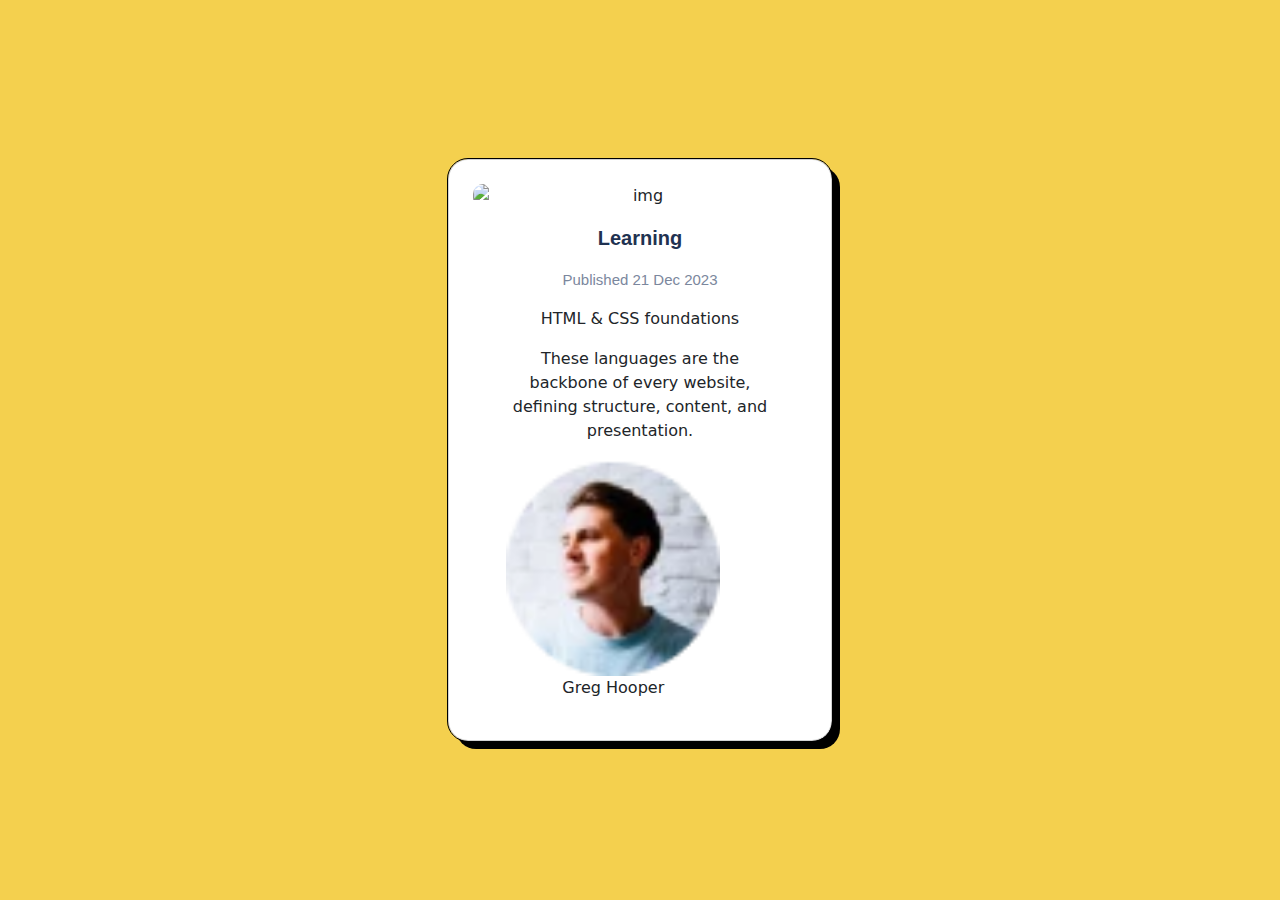
==== blog-card/index.html @ 0af8f812 "add blog card" ====
<!DOCTYPE html>
<html lang="en">
    <head>
        <meta charset="UTF-8">
        <meta name="viewport" content="width=device-width, initial-scale=1.0"> <!-- displays site properly based on user's device -->

        <link rel="icon" type="image/png" sizes="32x32" href="./assets/images/favicon-32x32.png">
        <link href="https://cdn.jsdelivr.net/npm/bootstrap@5.0.0/dist/css/bootstrap.min.css" rel="stylesheet">

        <script src="https://cdn.jsdelivr.net/npm/bootstrap@5.0.0/dist/js/bootstrap.bundle.min.js" integrity="sha384-p34f1UUtsS3wqzfto5wAAmdvj+osOnFyQFpp4Ua3gs/ZVWx6oOypYoCJhGGScy+8" crossorigin="anonymous"></script>

        <title>Frontend Mentor | Blog preview card</title>

        <!-- Feel free to remove these styles or customise in your own stylesheet 👍 -->
        <style>
            .attribution { font-size: 11px; text-align: center; }
            .attribution a { color: hsl(228, 45%, 44%); }

            body {
                height: 100vh;
                background-color:hsl(47, 88%, 63%);
                display: flex;
                flex-direction: column;
                justify-content: center;
                align-items: center;
                margin: 0;
            }

            .card {
                width: 384px;
                height: auto;
                background-color: white;
                outline: 1px solid black;
                border-radius: 20px;
                box-sizing: border-box;
                padding: 24px;
                display: flex;
                flex-direction: column;
                align-items: center;
                text-align: center;
                box-shadow: 8px 8px 0px 0px rgba(0, 0, 0, 1);
            }

            .card img {
                width: 100%;
                height: auto;
                border-radius: 10px;
            }

            .card div {
                margin-top: 15px;
                width: 80%;
                height: auto;
            }

            .card .p1{
                font-size: 20px;
                font-family: "Outfit", sans-serif;
                font-optical-sizing: auto;
                font-weight: 700;
                font-style: normal;
                color: hsl(218, 44%, 22%);
            }

            .card .p2{
                font-size: 15px;
                font-family: "Outfit", sans-serif;
                font-optical-sizing: auto;
                font-weight: 400;
                font-style: normal;
                color: hsl(220, 15%, 55%)
            }
        </style>
    </head>

    <body>
        <script src="https://cdn.jsdelivr.net/npm/bootstrap@5.0.0/dist/js/bootstrap.bundle.min.js" integrity="sha384-p34f1UUtsS3wqzfto5wAAmdvj+osOnFyQFpp4Ua3gs/ZVWx6oOypYoCJhGGScy+8" crossorigin="anonymous"></script>

        <div class="card" role="card">
            <img src="./images/image-qr-code.png" class="img-fluid" alt="img" role="img">
            <div>
                <p class="text-center p1">Learning</p>
                <p class="text-center p2">Published 21 Dec 2023</p>
                <p class="text-center p3">HTML & CSS foundations</p>
                <p class="text-center p4">These languages are the backbone of every website, defining structure, content, and presentation.</p>
                <div>
                    <img src="./assets/images/image-avatar.webp" alt="Greg Hooper" role="Greg Hooper">
                    <p>Greg Hooper</p>
                </div>
            </div>
        </div>
        
        <!-- <div class="attribution">
            Challenge by <a href="https://www.frontendmentor.io?ref=challenge" target="_blank">Frontend Mentor</a>. 
            Coded by <a href="#">Your Name Here</a>.
        </div> -->
    </body>
</html>
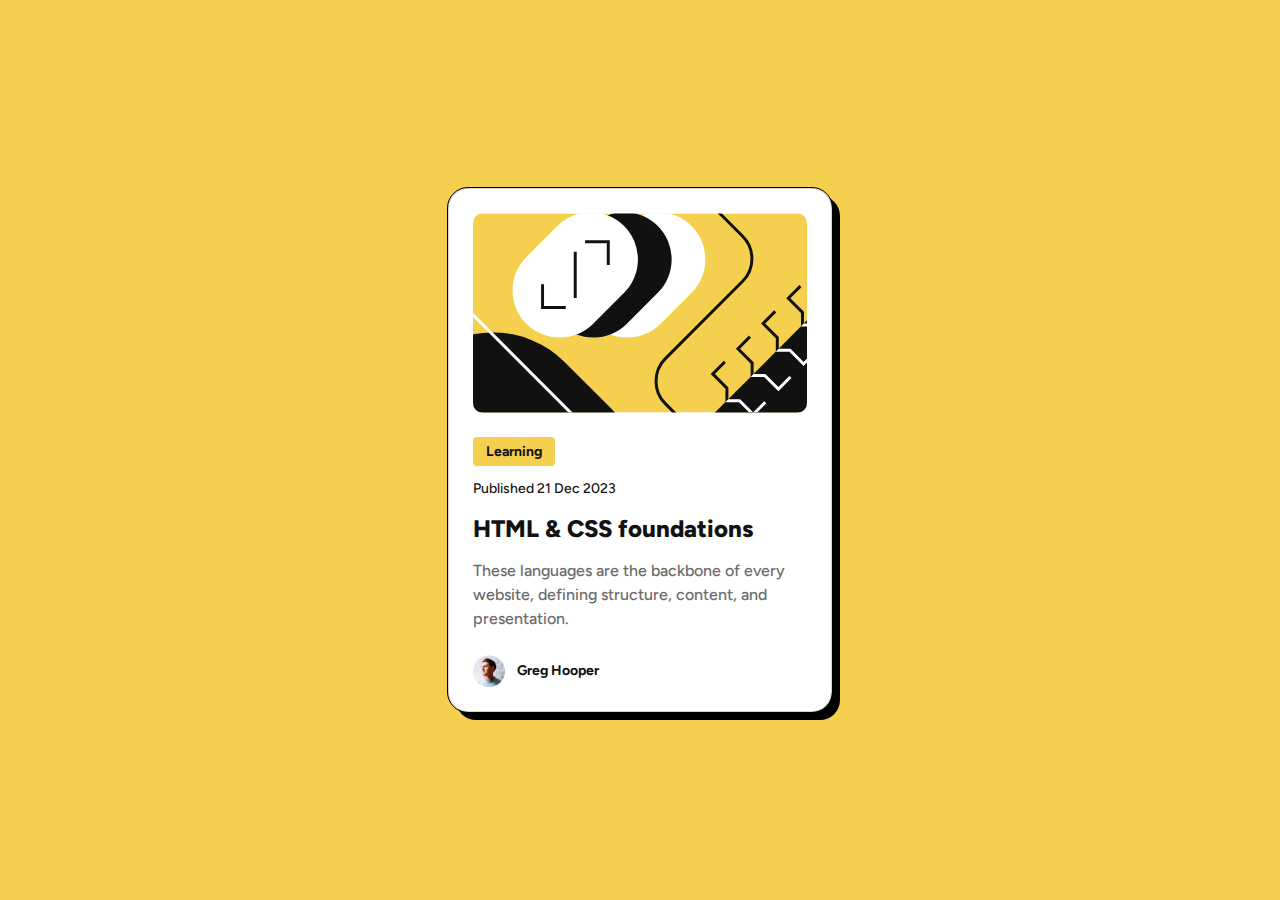
==== commit 0cec3004: "update" ====
--- a/blog-card/index.html
+++ b/blog-card/index.html
@@ -7,6 +7,9 @@
         <link rel="icon" type="image/png" sizes="32x32" href="./assets/images/favicon-32x32.png">
         <link href="https://cdn.jsdelivr.net/npm/bootstrap@5.0.0/dist/css/bootstrap.min.css" rel="stylesheet">
 
+        <link rel="preconnect" href="https://fonts.googleapis.com">
+        <link rel="preconnect" href="https://fonts.gstatic.com" crossorigin>
+        <link href="https://fonts.googleapis.com/css2?family=Figtree:wght@500;800&display=swap" rel="stylesheet">
         <script src="https://cdn.jsdelivr.net/npm/bootstrap@5.0.0/dist/js/bootstrap.bundle.min.js" integrity="sha384-p34f1UUtsS3wqzfto5wAAmdvj+osOnFyQFpp4Ua3gs/ZVWx6oOypYoCJhGGScy+8" crossorigin="anonymous"></script>
 
         <title>Frontend Mentor | Blog preview card</title>
@@ -36,7 +39,6 @@
                 padding: 24px;
                 display: flex;
                 flex-direction: column;
-                align-items: center;
                 text-align: center;
                 box-shadow: 8px 8px 0px 0px rgba(0, 0, 0, 1);
             }
@@ -48,28 +50,93 @@
             }
 
             .card div {
-                margin-top: 15px;
-                width: 80%;
+                margin-top: 24px;
+                width: 100%;
                 height: auto;
+                text-align: left;
             }
 
             .card .p1{
-                font-size: 20px;
-                font-family: "Outfit", sans-serif;
+                font-size: 14px;
+                font-family: "Figtree", sans-serif;
                 font-optical-sizing: auto;
                 font-weight: 700;
                 font-style: normal;
-                color: hsl(218, 44%, 22%);
+                color: hsl(0, 0%, 7%);
+                background-color:hsl(47, 88%, 63%);
+                border-radius: 4px;
+                width: 82px;
+                height: 29px;
+                display: inline-block;
+                text-align: center;
+                line-height: 29px;
+                padding: 0 12px;
+                margin-bottom: 12px;
             }
 
             .card .p2{
-                font-size: 15px;
-                font-family: "Outfit", sans-serif;
+                font-size: 14px;
+                font-family: "Figtree", sans-serif;
                 font-optical-sizing: auto;
-                font-weight: 400;
+                font-weight: 500;
                 font-style: normal;
-                color: hsl(220, 15%, 55%)
+                color: hsl(0, 0%, 7%);
+                margin-bottom: 12px;
             }
+
+            .card .p3{
+                font-size: 24px;
+                font-family: "Figtree", sans-serif;
+                font-optical-sizing: auto;
+                font-weight: 800;
+                font-style: normal;
+                line-height: 150%;
+                letter-spacing: 0px;
+                color: hsl(0, 0%, 7%);
+                margin-bottom: 12px;
+            }
+
+            .card .p4{
+                font-size: 16px;
+                font-family: "Figtree", sans-serif;
+                font-optical-sizing: auto;
+                font-weight: 500;
+                font-style: normal;
+                line-height: 150%;
+                letter-spacing: 0px;
+                color: hsl(0, 0%, 42%);
+                margin-bottom: 24px;
+            }
+
+            .card .p5{
+                font-size: 14px;
+                font-family: "Figtree", sans-serif;
+                font-optical-sizing: auto;
+                font-weight: 700;
+                font-style: normal;
+                color: hsl(0, 0%, 7%);
+                margin: 0;
+            }
+
+            .author-info{
+                display: flex;
+                align-items: center;
+                gap: 12px;
+            }
+
+            .author-info img{
+                width: 32px;
+                height: 32px;
+            }
+
+            @media (max-width: 768px) {
+            body {
+                padding: 0 24px;
+            }
+            .card {
+                width: 100%;
+            }
+        }
         </style>
     </head>
 
@@ -77,22 +144,17 @@
         <script src="https://cdn.jsdelivr.net/npm/bootstrap@5.0.0/dist/js/bootstrap.bundle.min.js" integrity="sha384-p34f1UUtsS3wqzfto5wAAmdvj+osOnFyQFpp4Ua3gs/ZVWx6oOypYoCJhGGScy+8" crossorigin="anonymous"></script>
 
         <div class="card" role="card">
-            <img src="./images/image-qr-code.png" class="img-fluid" alt="img" role="img">
+            <img src="./assets/images/illustration-article.svg" alt="img" role="img">
             <div>
-                <p class="text-center p1">Learning</p>
-                <p class="text-center p2">Published 21 Dec 2023</p>
-                <p class="text-center p3">HTML & CSS foundations</p>
-                <p class="text-center p4">These languages are the backbone of every website, defining structure, content, and presentation.</p>
-                <div>
+                <p class="p1">Learning</p>
+                <p class="p2">Published 21 Dec 2023</p>
+                <p class="p3">HTML & CSS foundations</p>
+                <p class="p4">These languages are the backbone of every website, defining structure, content, and presentation.</p>
+                <div class="author-info">
                     <img src="./assets/images/image-avatar.webp" alt="Greg Hooper" role="Greg Hooper">
-                    <p>Greg Hooper</p>
+                    <p class="p5">Greg Hooper</p>
                 </div>
             </div>
         </div>
-        
-        <!-- <div class="attribution">
-            Challenge by <a href="https://www.frontendmentor.io?ref=challenge" target="_blank">Frontend Mentor</a>. 
-            Coded by <a href="#">Your Name Here</a>.
-        </div> -->
     </body>
 </html>